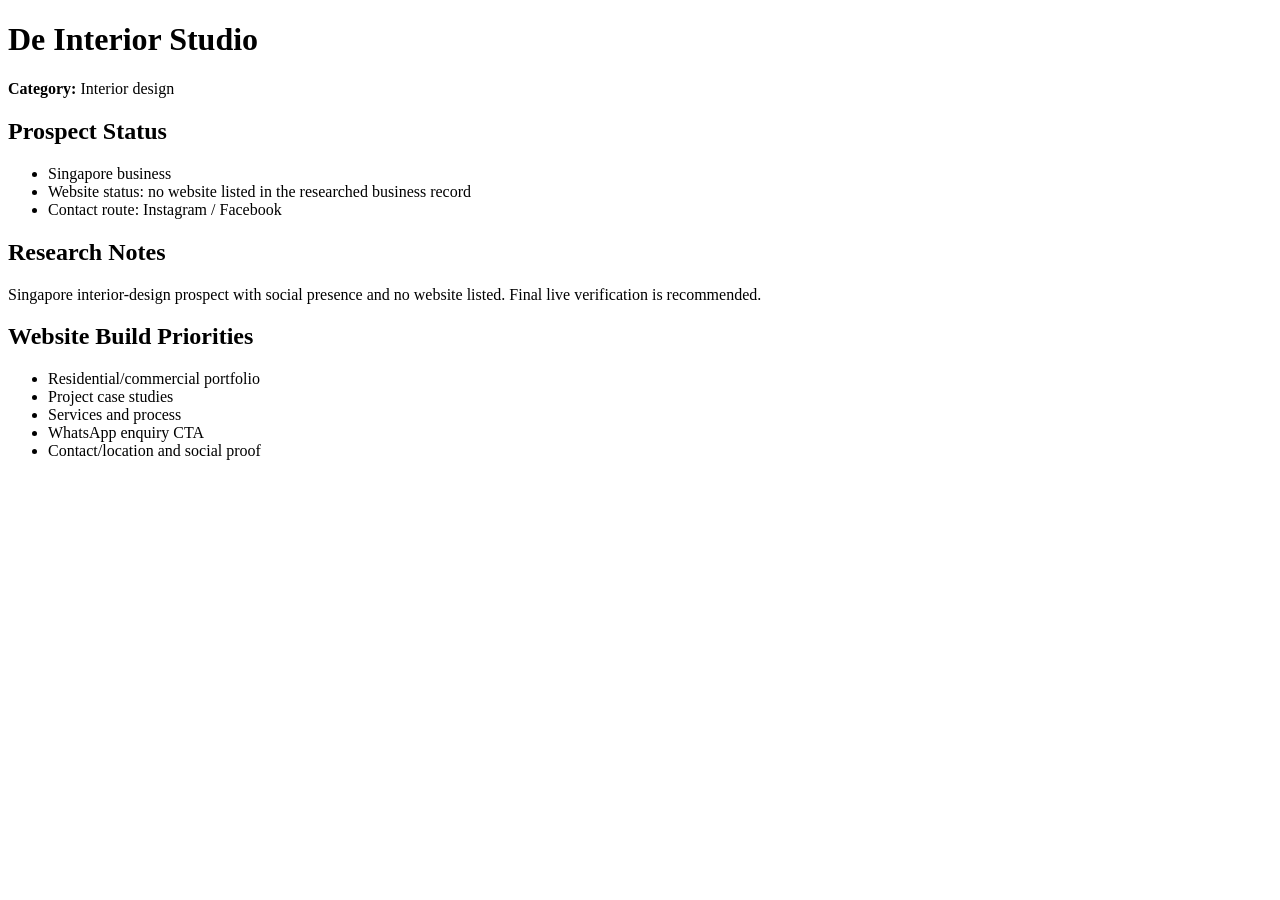
==== index.html @ 0a51b5f4 "Add business lead dossier for De Interior Studio" ====
<!doctype html><html lang="en"><head><meta charset="utf-8"><meta name="viewport" content="width=device-width,initial-scale=1"><title>De Interior Studio — Lead Dossier</title></head><body><h1>De Interior Studio</h1><p><strong>Category:</strong> Interior design</p><h2>Prospect Status</h2><ul><li>Singapore business</li><li>Website status: no website listed in the researched business record</li><li>Contact route: Instagram / Facebook</li></ul><h2>Research Notes</h2><p>Singapore interior-design prospect with social presence and no website listed. Final live verification is recommended.</p><h2>Website Build Priorities</h2><ul><li>Residential/commercial portfolio</li><li>Project case studies</li><li>Services and process</li><li>WhatsApp enquiry CTA</li><li>Contact/location and social proof</li></ul></body></html>
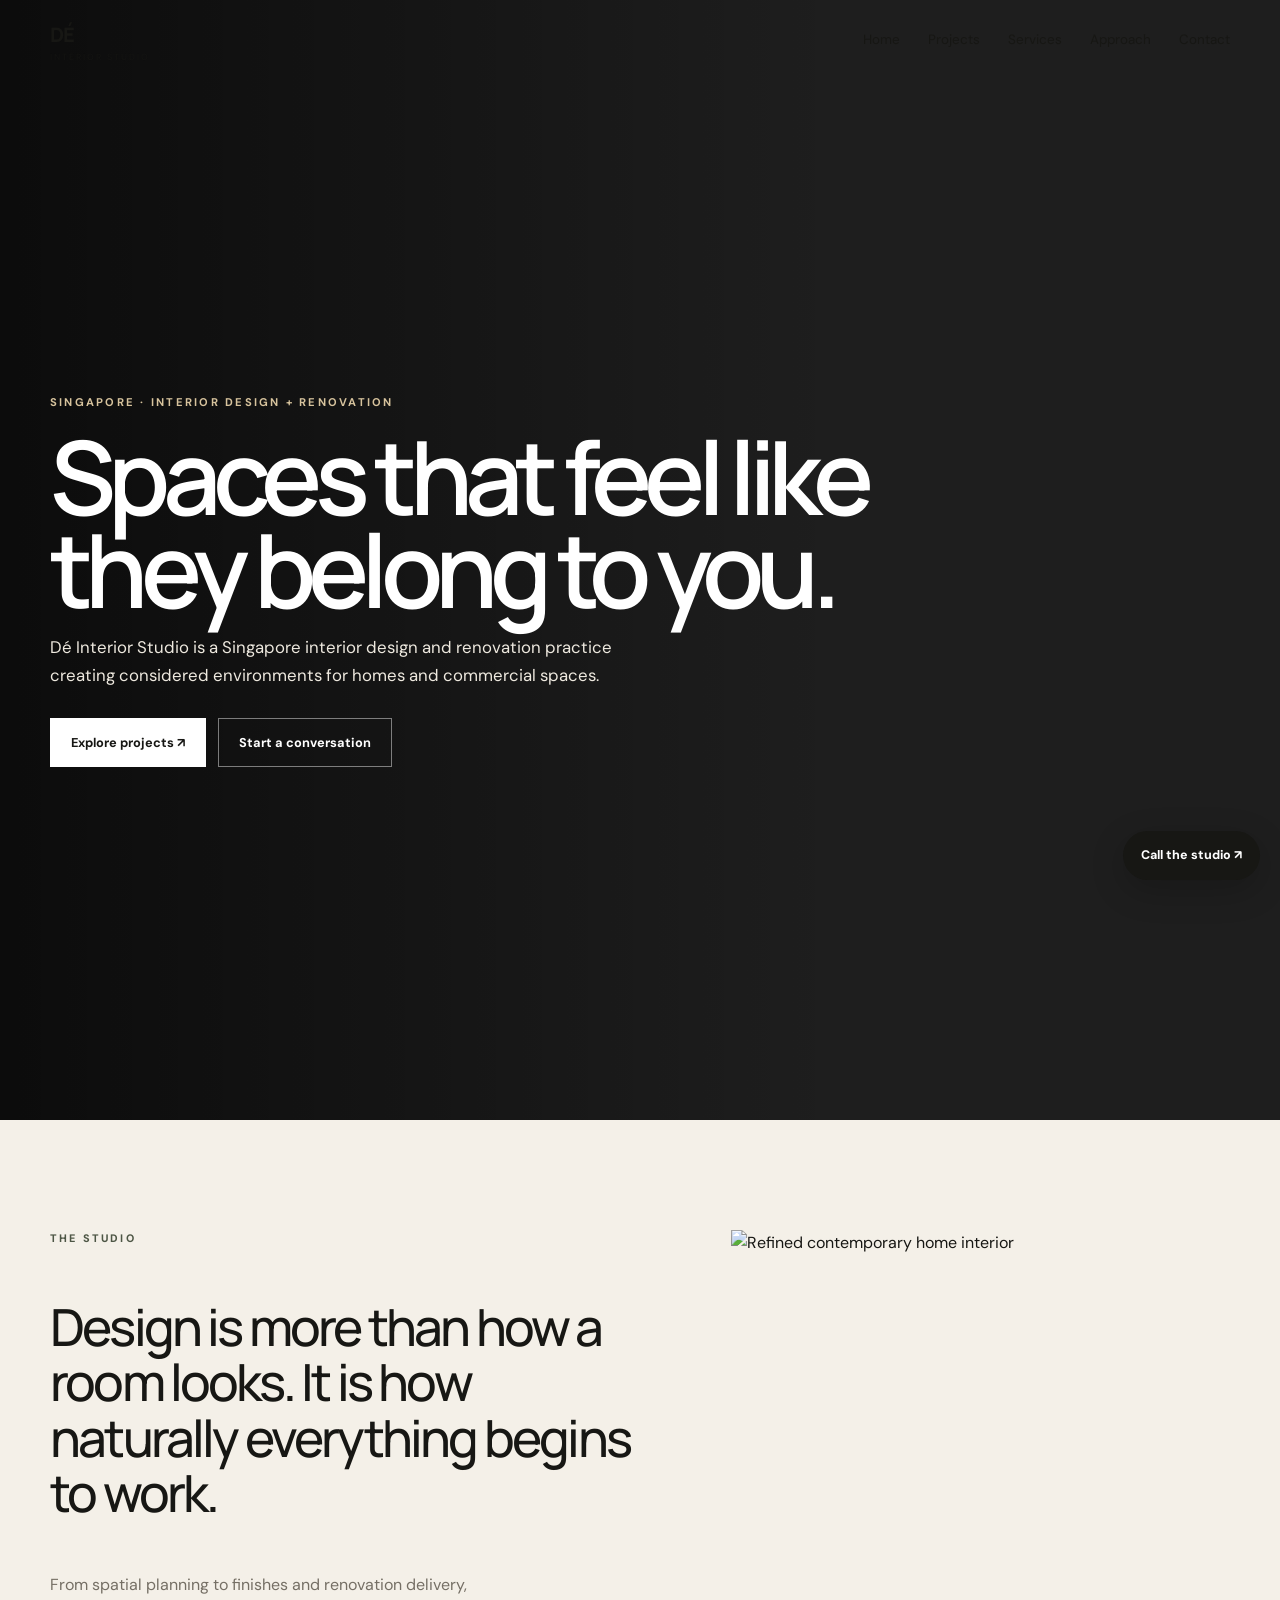
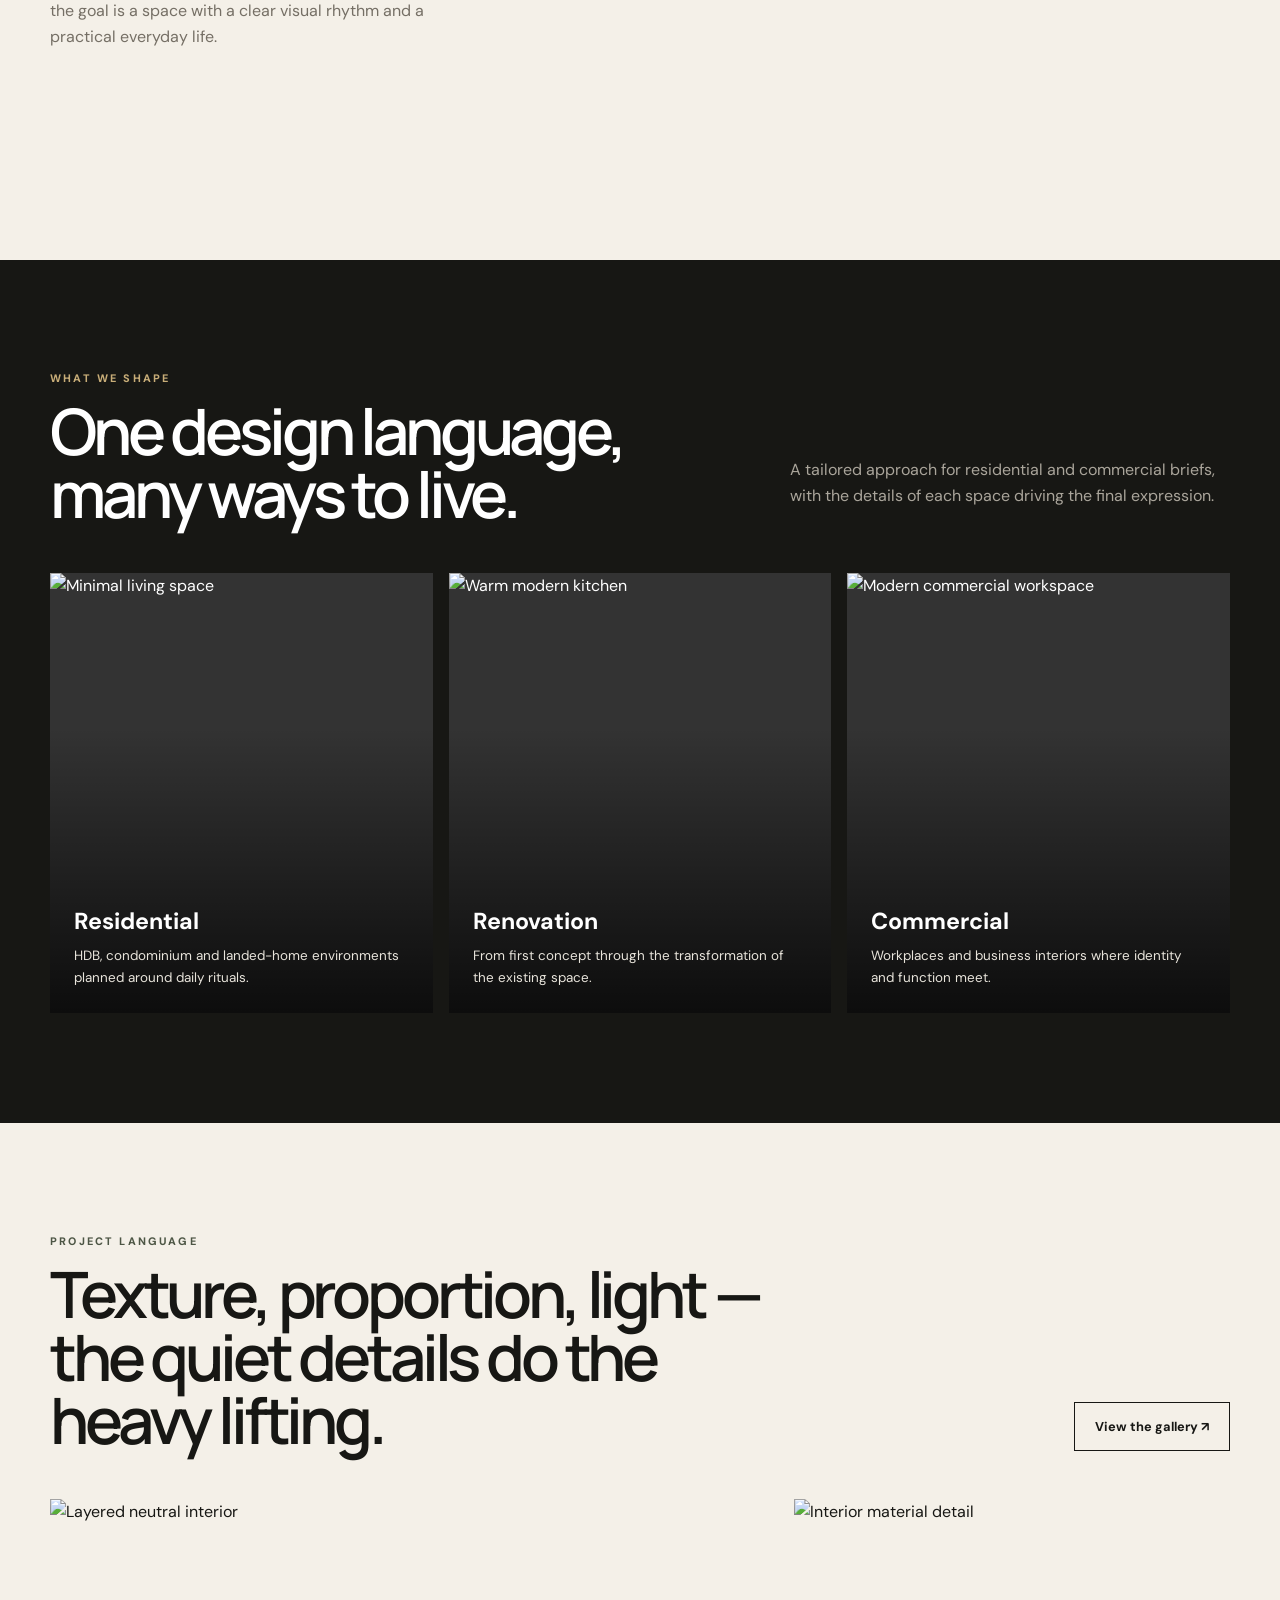
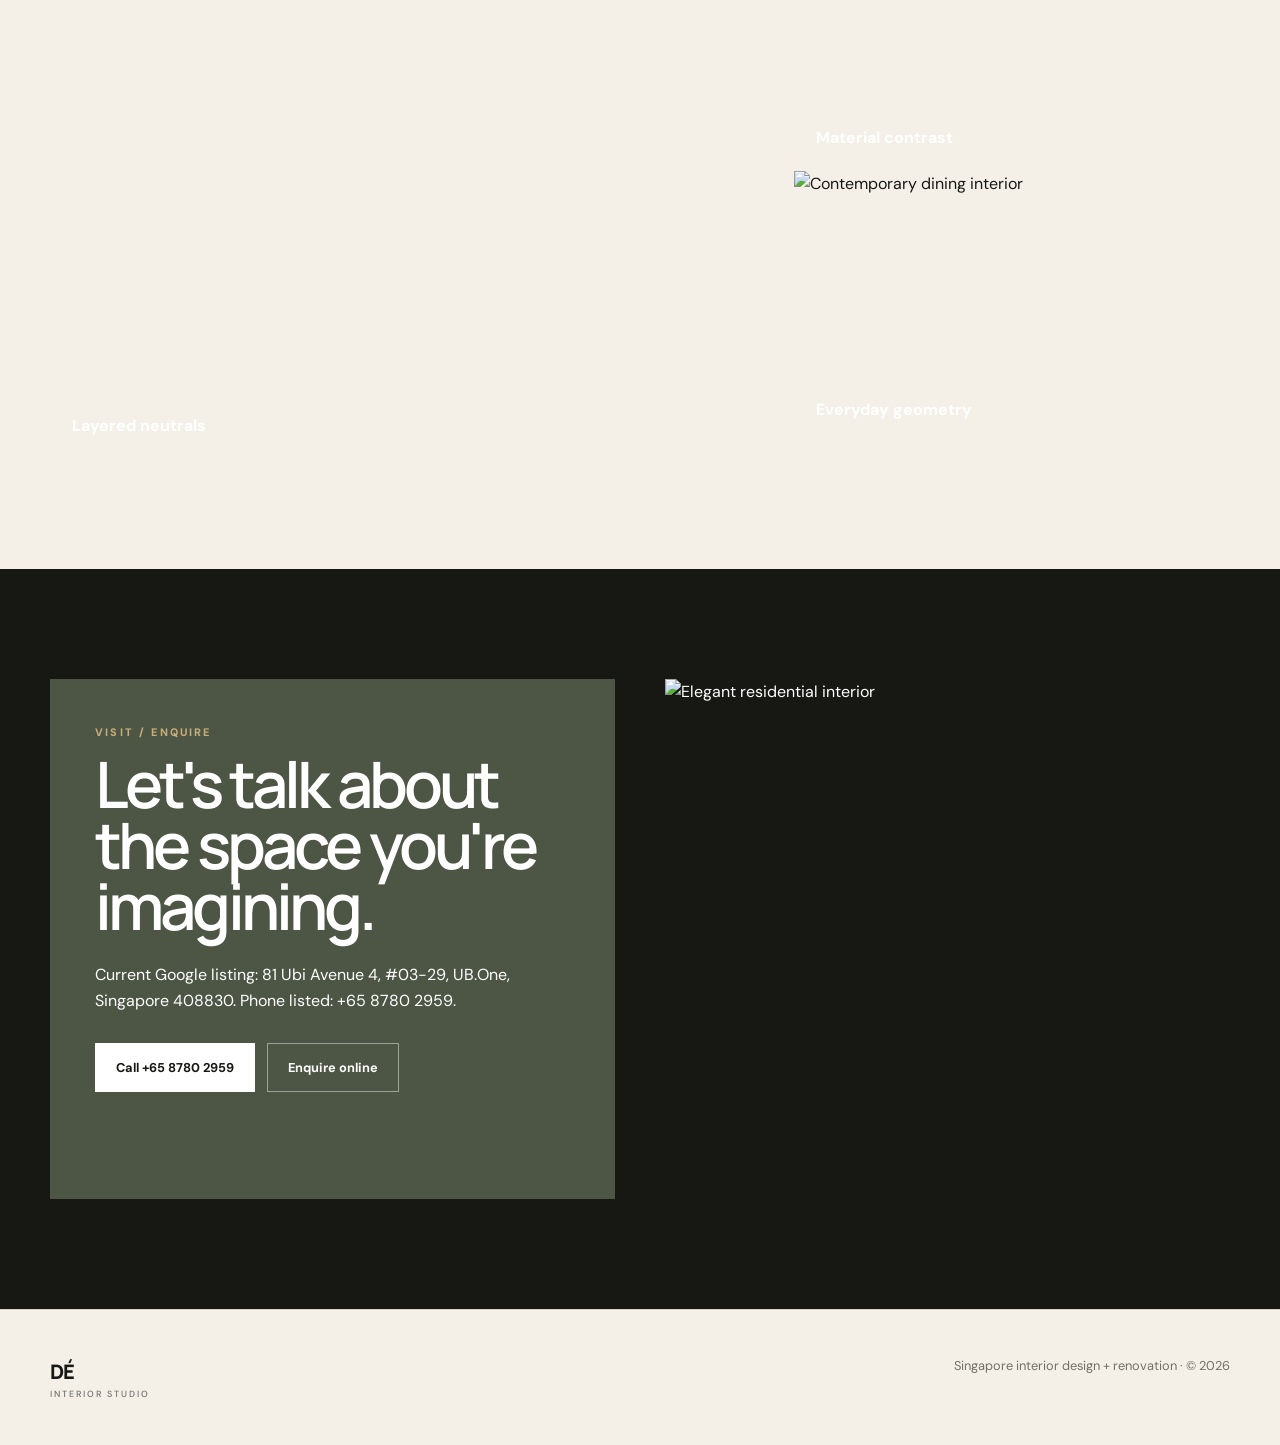
==== commit 4a5ad600: "Replace Business 10 lead dossier with complete homepage" ====
--- a/index.html
+++ b/index.html
@@ -1 +1 @@
-<!doctype html><html lang="en"><head><meta charset="utf-8"><meta name="viewport" content="width=device-width,initial-scale=1"><title>De Interior Studio — Lead Dossier</title></head><body><h1>De Interior Studio</h1><p><strong>Category:</strong> Interior design</p><h2>Prospect Status</h2><ul><li>Singapore business</li><li>Website status: no website listed in the researched business record</li><li>Contact route: Instagram / Facebook</li></ul><h2>Research Notes</h2><p>Singapore interior-design prospect with social presence and no website listed. Final live verification is recommended.</p><h2>Website Build Priorities</h2><ul><li>Residential/commercial portfolio</li><li>Project case studies</li><li>Services and process</li><li>WhatsApp enquiry CTA</li><li>Contact/location and social proof</li></ul></body></html>+<!doctype html><html lang="en"><head><meta charset="utf-8"><meta name="viewport" content="width=device-width,initial-scale=1"><meta name="description" content="De Interior Studio — Singapore interior design and renovation for homes and commercial spaces."><title>Dé Interior Studio — Designed Around You</title><link rel="stylesheet" href="styles.css?v=10"></head><body><header class="top"><div class="wrap nav"><a class="brand" href="index.html">DÉ <small>INTERIOR STUDIO</small></a><button class="menu" aria-label="Open menu">☰</button><nav class="links"><a href="index.html">Home</a><a href="projects.html">Projects</a><a href="materials.html">Services</a><a href="approach.html">Approach</a><a href="contact.html">Contact</a></nav></div></header><main><section class="hero"><div class="hero-content"><div class="wrap"><div class="eyebrow">Singapore · Interior Design + Renovation</div><h1>Spaces that feel like they belong to you.</h1><p>Dé Interior Studio is a Singapore interior design and renovation practice creating considered environments for homes and commercial spaces.</p><div class="actions"><a class="btn primary" href="projects.html">Explore projects ↗</a><a class="btn" href="contact.html">Start a conversation</a></div></div></div></section><section><div class="wrap intro"><div class="reveal"><div class="kicker">The studio</div><p class="statement">Design is more than how a room looks. It is how naturally everything begins to work.</p><p class="lead">From spatial planning to finishes and renovation delivery, the goal is a space with a clear visual rhythm and a practical everyday life.</p></div><div class="visual reveal"><img src="https://images.unsplash.com/photo-1600566753051-f0b89df2dd90?auto=format&fit=crop&w=1200&q=85" alt="Refined contemporary home interior"></div></div></section><section class="dark"><div class="wrap section-head"><div><div class="kicker">What we shape</div><h2>One design language, many ways to live.</h2></div><p class="lead">A tailored approach for residential and commercial briefs, with the details of each space driving the final expression.</p></div><div class="wrap grid"><article class="card reveal"><img src="https://images.unsplash.com/photo-1600585154526-990dced4db0d?auto=format&fit=crop&w=1000&q=85" alt="Minimal living space"><div class="card-copy"><h3>Residential</h3><p>HDB, condominium and landed-home environments planned around daily rituals.</p></div></article><article class="card reveal"><img src="https://images.unsplash.com/photo-1600607687920-4e2a09cf159d?auto=format&fit=crop&w=1000&q=85" alt="Warm modern kitchen"><div class="card-copy"><h3>Renovation</h3><p>From first concept through the transformation of the existing space.</p></div></article><article class="card reveal"><img src="https://images.unsplash.com/photo-1497366811353-6870744d04b2?auto=format&fit=crop&w=1000&q=85" alt="Modern commercial workspace"><div class="card-copy"><h3>Commercial</h3><p>Workplaces and business interiors where identity and function meet.</p></div></article></div></section><section><div class="wrap section-head"><div><div class="kicker">Project language</div><h2>Texture, proportion, light — the quiet details do the heavy lifting.</h2></div><a class="btn" style="border-color:var(--ink)" href="projects.html">View the gallery ↗</a></div><div class="wrap project-grid"><div class="tile reveal"><img src="https://images.unsplash.com/photo-1600607688969-a5bfcd646154?auto=format&fit=crop&w=1400&q=85" alt="Layered neutral interior"><span>Layered neutrals</span></div><div><div class="tile small reveal"><img src="https://images.unsplash.com/photo-1617104678098-de229db51175?auto=format&fit=crop&w=1000&q=85" alt="Interior material detail"><span>Material contrast</span></div><div class="tile small reveal"><img src="https://images.unsplash.com/photo-1615529328331-f8917597711f?auto=format&fit=crop&w=1000&q=85" alt="Contemporary dining interior"><span>Everyday geometry</span></div></div></div></section><section class="dark"><div class="wrap contact-band"><div class="contact-box reveal"><div class="kicker">Visit / enquire</div><h2>Let's talk about the space you're imagining.</h2><p>Current Google listing: 81 Ubi Avenue 4, #03-29, UB.One, Singapore 408830. Phone listed: +65 8780 2959.</p><div class="actions"><a class="btn primary" href="tel:+6587802959">Call +65 8780 2959</a><a class="btn" href="contact.html">Enquire online</a></div></div><div class="visual reveal"><img src="https://images.unsplash.com/photo-1600607687939-ce8a6c25118c?auto=format&fit=crop&w=1200&q=85" alt="Elegant residential interior"></div></div></section></main><a class="float" href="tel:+6587802959">Call the studio ↗</a><footer><div class="wrap footer-grid"><div><a class="brand" href="index.html">DÉ <small>INTERIOR STUDIO</small></a></div><div class="footer-note">Singapore interior design + renovation · © <span data-year></span></div></div></footer><script src="script.js?v=10"></script></body></html>
--- a/styles.css
+++ b/styles.css
@@ -0,0 +1,2 @@
+@import url('https://fonts.googleapis.com/css2?family=DM+Sans:wght@400;500;600;700&family=Manrope:wght@400;500;600;700;800&display=swap');
+:root{--ink:#171714;--paper:#f4f0e8;--stone:#d8d0c2;--olive:#4d5645;--gold:#b69762;--white:#fffdf8;--muted:#756f65;--line:rgba(23,23,20,.13);--ease:cubic-bezier(.2,.8,.2,1)}*{box-sizing:border-box}html{scroll-behavior:smooth}body{margin:0;background:var(--paper);color:var(--ink);font-family:'DM Sans',sans-serif;line-height:1.65}a{color:inherit;text-decoration:none}img{display:block;width:100%;height:100%;object-fit:cover}button{font:inherit}.wrap{width:min(1180px,calc(100% - 40px));margin:auto}.top{position:fixed;z-index:20;left:0;right:0;top:0;padding:18px 0;transition:.35s;background:transparent}.top.scrolled{background:rgba(244,240,232,.92);backdrop-filter:blur(18px);box-shadow:0 1px 0 var(--line)}.nav{display:flex;align-items:center;justify-content:space-between}.brand{font-family:Manrope;font-weight:800;letter-spacing:-.06em;font-size:1.25rem}.brand small{display:block;font:500 .56rem 'DM Sans';letter-spacing:.22em;text-transform:uppercase;opacity:.58}.links{display:flex;gap:28px;font-size:.84rem}.links a{position:relative}.links a:after{content:'';position:absolute;left:0;bottom:-6px;width:0;height:1px;background:var(--gold);transition:.3s}.links a:hover:after{width:100%}.menu{display:none;border:0;background:none;font-size:1.5rem}.hero{min-height:100vh;position:relative;overflow:hidden;background:#222}.hero:before{content:'';position:absolute;inset:0;background:linear-gradient(90deg,rgba(0,0,0,.66),rgba(0,0,0,.12) 65%),url('https://images.unsplash.com/photo-1600210492486-724fe5c67fb0?auto=format&fit=crop&w=2200&q=85') center/cover}.hero-content{position:relative;z-index:2;min-height:100vh;display:flex;align-items:flex-end;padding:130px 0 90px;color:#fff}.eyebrow{text-transform:uppercase;letter-spacing:.2em;font-size:.7rem;color:#d7c39d;font-weight:700}.hero h1{font:600 clamp(3.3rem,8vw,7.7rem)/.91 Manrope;letter-spacing:-.075em;max-width:850px;margin:18px 0}.hero p{max-width:570px;color:#eee9df;font-size:1.05rem}.actions{display:flex;gap:12px;flex-wrap:wrap;margin-top:28px}.btn{display:inline-flex;align-items:center;gap:10px;padding:13px 20px;border:1px solid rgba(255,255,255,.45);font-weight:700;font-size:.8rem;transition:.3s}.btn.primary{background:#fff;color:var(--ink);border-color:#fff}.btn:hover{transform:translateY(-3px)}section{padding:110px 0}.section-head{display:flex;justify-content:space-between;gap:30px;align-items:end;margin-bottom:48px}.kicker{font-size:.68rem;text-transform:uppercase;letter-spacing:.2em;color:var(--olive);font-weight:800}.section-head h2{font:600 clamp(2.3rem,5vw,4.7rem)/.98 Manrope;letter-spacing:-.065em;margin:12px 0 0;max-width:760px}.lead{max-width:440px;color:var(--muted)}.intro{display:grid;grid-template-columns:1.1fr .9fr;gap:70px}.statement{font:500 clamp(2rem,4vw,3.7rem)/1.08 Manrope;letter-spacing:-.055em}.visual{min-height:520px;overflow:hidden}.visual img{transition:1s var(--ease)}.visual:hover img{transform:scale(1.045)}.grid{display:grid;grid-template-columns:repeat(3,1fr);gap:16px}.card{position:relative;min-height:440px;overflow:hidden;background:#333;color:#fff}.card img{transition:1s var(--ease)}.card:after{content:'';position:absolute;inset:0;background:linear-gradient(transparent 35%,rgba(0,0,0,.75))}.card:hover img{transform:scale(1.06)}.card-copy{position:absolute;z-index:2;left:24px;right:24px;bottom:24px}.card-copy h3{font-size:1.45rem;margin:0 0 5px}.card-copy p{font-size:.84rem;margin:0;color:#e8e4db}.dark{background:var(--ink);color:#fff}.dark .kicker{color:#c8ad78}.dark .lead{color:#aaa59b}.project-grid{display:grid;grid-template-columns:1.25fr .75fr;gap:16px}.tile{height:560px;position:relative;overflow:hidden}.tile.small{height:272px}.tile img{transition:1s var(--ease)}.tile:hover img{transform:scale(1.05)}.tile span{position:absolute;z-index:2;left:22px;bottom:20px;color:white;font-weight:700}.contact-band{display:grid;grid-template-columns:1fr 1fr;gap:50px;align-items:stretch}.contact-box{padding:45px;background:var(--olive);color:#fff}.contact-box h2{font:600 clamp(2.4rem,5vw,4.5rem)/.95 Manrope;letter-spacing:-.06em;margin:12px 0 25px}.contact-list{display:grid;gap:17px;margin-top:30px}.contact-list b{display:block;font-size:.68rem;text-transform:uppercase;letter-spacing:.15em;color:#cfc9bb}.contact-list span{font-size:1rem}.map{min-height:430px;overflow:hidden}.map iframe{width:100%;height:100%;min-height:430px;border:0;filter:grayscale(1)}footer{padding:45px 0;border-top:1px solid var(--line)}.footer-grid{display:flex;justify-content:space-between;gap:30px}.footer-note{color:var(--muted);font-size:.8rem}.float{position:fixed;right:20px;bottom:20px;z-index:15;background:var(--ink);color:#fff;padding:14px 18px;border-radius:999px;box-shadow:0 10px 35px #0003;font-size:.78rem;font-weight:800}.reveal{opacity:1;transform:none}.js .reveal{opacity:0;transform:translateY(25px);transition:.8s var(--ease)}.js .reveal.show{opacity:1;transform:none}@media(max-width:800px){.wrap{width:min(100% - 28px,600px)}.links{display:none;position:absolute;left:14px;right:14px;top:72px;background:var(--paper);padding:22px;box-shadow:0 20px 50px #0002;flex-direction:column;gap:18px}.links.open{display:flex}.menu{display:block}.hero-content{padding-bottom:55px}.hero h1{font-size:clamp(3rem,15vw,5.5rem)}section{padding:75px 0}.section-head,.intro,.contact-band,.project-grid{display:block}.section-head .lead{margin-top:22px}.visual{min-height:390px;margin-top:35px}.grid{grid-template-columns:1fr}.card{min-height:430px;margin-bottom:2px}.tile,.tile.small{height:360px;margin-bottom:16px}.map{margin-top:16px}.footer-grid{display:block}.footer-note{margin-top:20px}}
